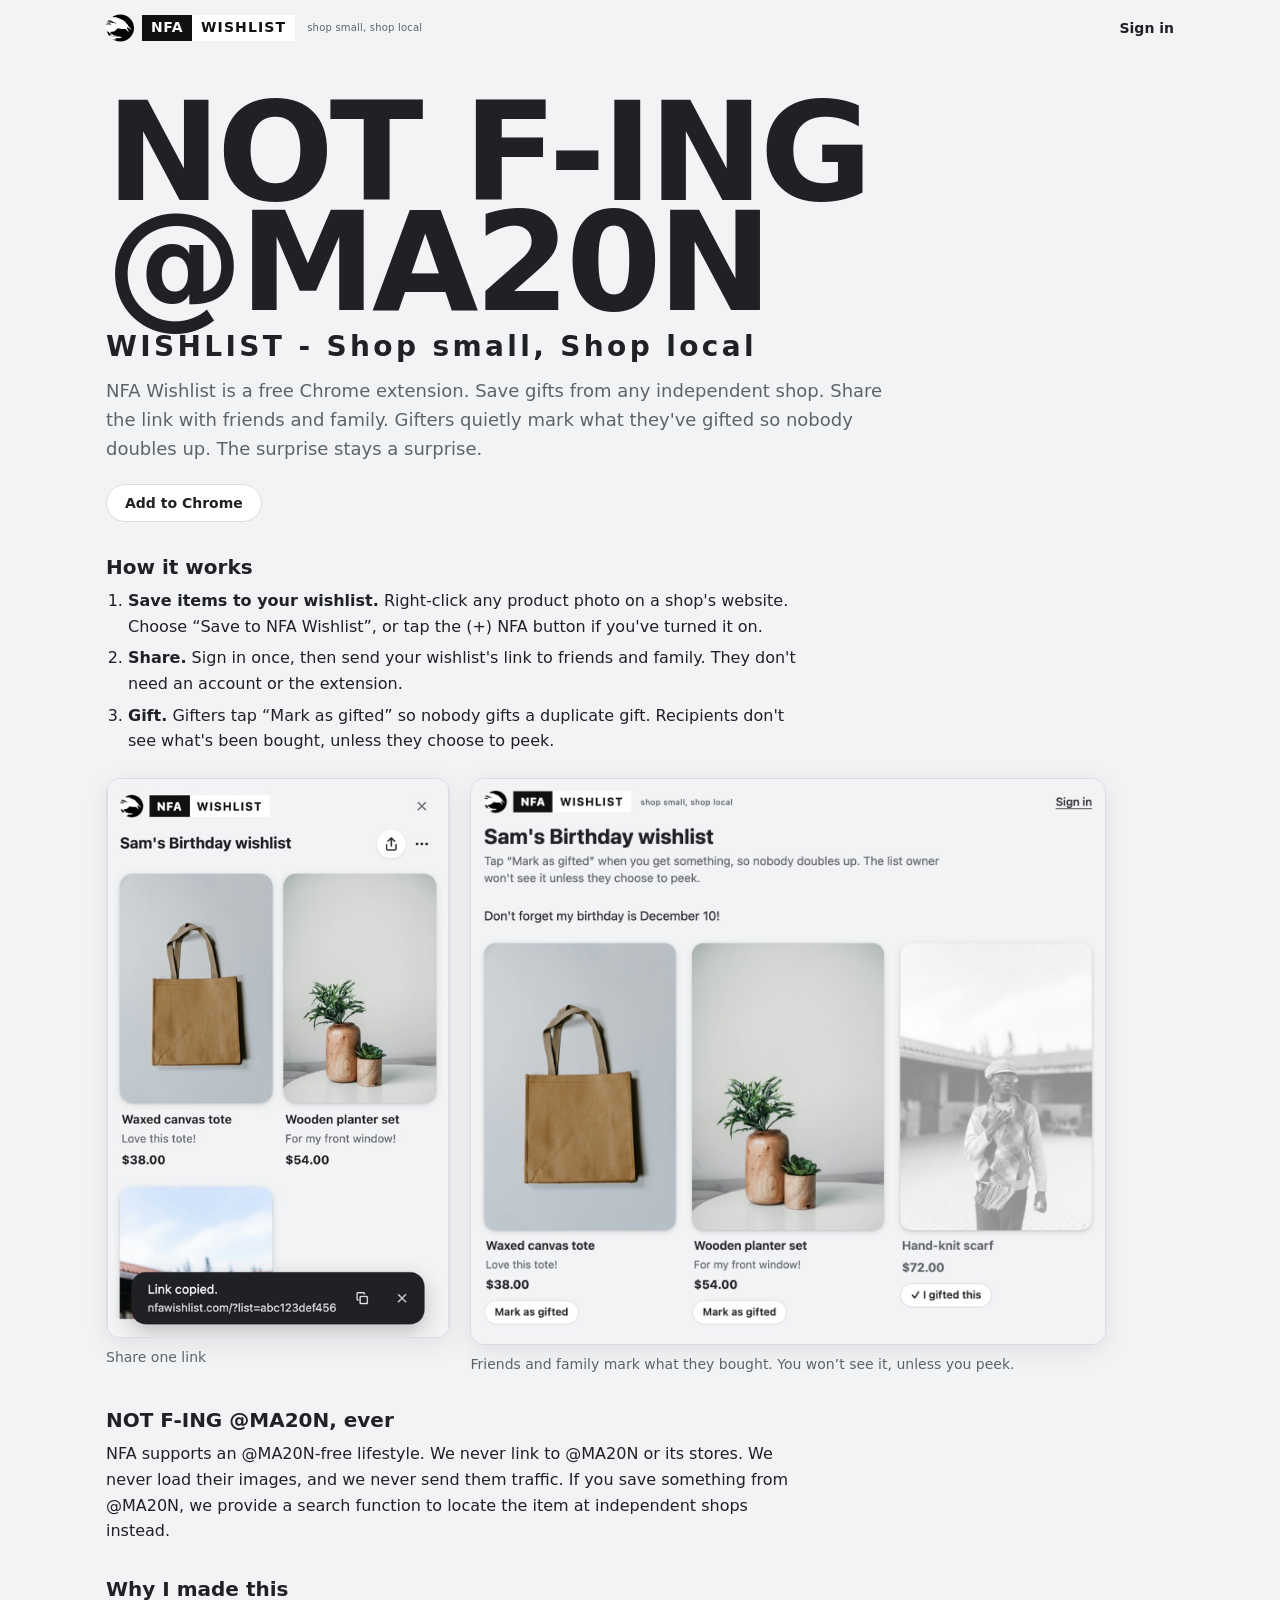
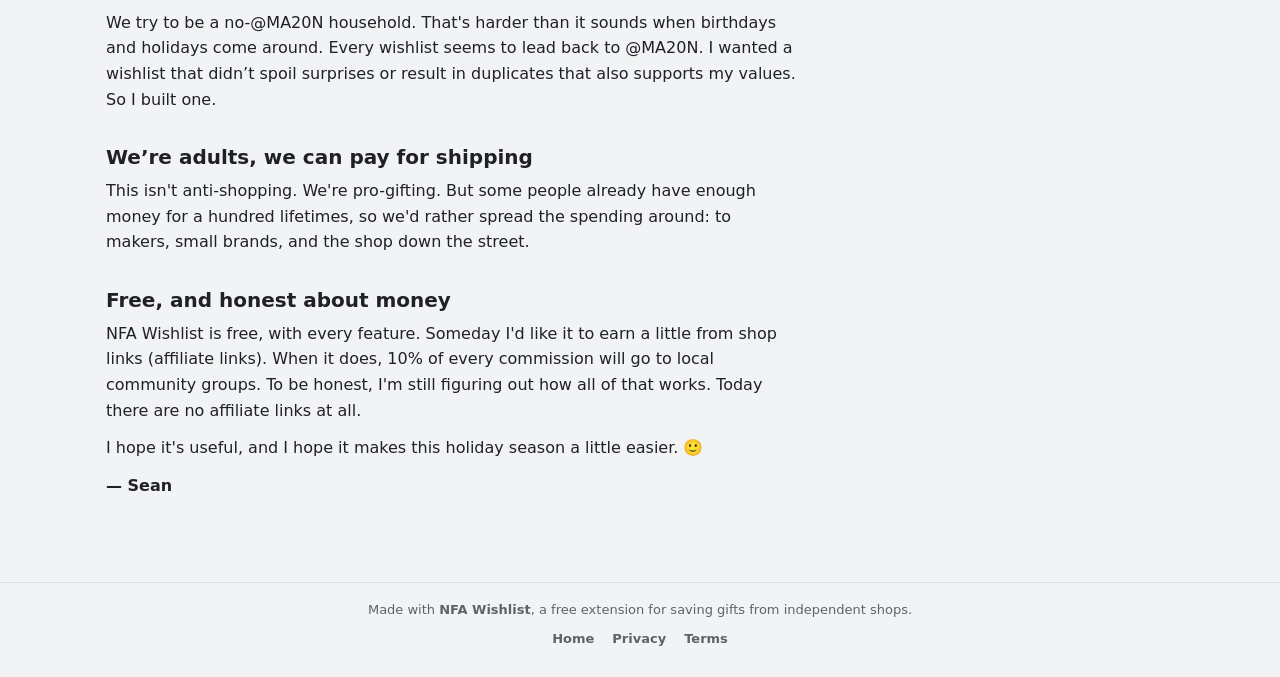
==== index.html @ ec6815d8 "Friends and family → own wishlist (Step 1): header link, after-gifting card, footer; phones: no rave" ====
<!doctype html>
<html lang="en">
<head>
  <meta charset="utf-8" />
  <meta name="viewport" content="width=device-width, initial-scale=1" />
  <title>NFA Wishlist</title>
  <meta name="description" content="A wishlist shared with NFA Wishlist." />
  <!-- Private lists: keep out of search engines; never leak list/edit links to stores via Referer. -->
  <meta name="robots" content="noindex, nofollow" />
  <!-- Link previews (LinkedIn, iMessage, Slack…). Banner made from design/og/og.html. -->
  <meta property="og:type" content="website" />
  <meta property="og:site_name" content="NFA Wishlist" />
  <meta property="og:title" content="NFA Wishlist: shop small, shop local" />
  <meta property="og:description" content="A free Chrome wishlist for gifts from independent shops. Friends and family mark what they bought. The surprise stays a surprise." />
  <meta property="og:image" content="https://nfawishlist.com/img/og.jpg?v=1" />
  <meta property="og:image:width" content="1200" />
  <meta property="og:image:height" content="627" />
  <meta property="og:image:alt" content="NFA Wishlist: Not F-ing @MA20N. Shop small, shop local." />
  <meta name="twitter:card" content="summary_large_image" />
  <meta name="referrer" content="no-referrer" />
  <meta http-equiv="Content-Security-Policy"
        content="default-src 'self'; script-src 'self'; style-src 'self'; img-src https: data: 'self'; connect-src https://tpwsbimymlyjcotkvrqd.supabase.co; base-uri 'none'; form-action 'none'" />
  <link rel="icon" href="raven.svg" type="image/svg+xml" />
  <link rel="stylesheet" href="share.css?v=202611251939" />
</head>
<body>
  <header id="head" class="head">
    <div class="top">
      <div class="brand">
        <img class="brand-mark" src="raven.svg" width="28" height="28" alt="" />
        <span class="logo">NFA</span>
        <span class="brand-name">Wishlist</span>
        <span class="tagline">shop small, shop local</span>
      </div>
      <!-- Optional Google sign-in (auth.js); filled in by renderAccount() -->
      <div class="head-end">
        <!-- Friends and family view: start your own wishlist (Nov 25, Figma "Friends → users") -->
        <a id="makeOwn" class="text-link make-own" target="_blank" rel="noopener" hidden><span class="mo-long">Make a wishlist</span><span class="mo-short" aria-hidden="true">Get yours</span></a>
        <div id="account" class="account"></div>
      </div>
    </div>
    <section id="intro" class="intro wrap-x" hidden>
      <!-- Owner's Preview & manage (?preview=1): the list exactly as friends and family see it -->
      <div id="previewBar" class="preview" hidden>
        <a id="previewBack" class="text-link preview-back" href="#">‹ Back to wishlist</a>
        <div class="preview-card">
          <div class="preview-copy">
            <p id="previewText" class="preview-text"></p>
            <p class="preview-help">Marking gifts here is real. To edit, hide or delete items, go to <a id="previewBack2" class="text-link inline" href="#">your wishlist page</a>.</p>
          </div>
          <div class="switch">
            <label for="showGifted">Show gifted</label>
            <button id="showGifted" class="switch-btn" type="button" role="switch" aria-checked="false"><span class="knob" aria-hidden="true"></span></button>
          </div>
        </div>
      </div>
      <div class="title-row">
        <h1 id="title" class="title"></h1>
        <!-- Owner (edit link) only -->
        <button id="shareBtn" class="icon" type="button" aria-label="Copy friends &amp; family link" title="Copy friends &amp; family link" hidden>
          <svg viewBox="0 0 24 24" width="20" height="20" fill="none" stroke="currentColor" stroke-width="2" stroke-linecap="round" stroke-linejoin="round" aria-hidden="true"><path d="M12 3v12M7 8l5-5 5 5M5 13v6a2 2 0 0 0 2 2h10a2 2 0 0 0 2-2v-6"/></svg>
        </button>
        <button id="listMenuBtn" class="icon" type="button" aria-label="List options" title="List options" aria-haspopup="menu" hidden>
          <svg viewBox="0 0 24 24" width="20" height="20" fill="currentColor" aria-hidden="true"><circle cx="5" cy="12" r="2"/><circle cx="12" cy="12" r="2"/><circle cx="19" cy="12" r="2"/></svg>
        </button>
      </div>
      <p id="explainer" class="explainer"></p>
      <!-- Owner page, list owner not signed in with Google yet (migration 011): sharing needs sign-in. -->
      <!-- Friends and family link, signed out, but this browser looks like the owner's (Nov 24):
           gift marks stay hidden; sign in to edit and share, or switch to the friends and family view. -->
      <section id="ownerGate" class="gate" aria-labelledby="ownerGateTitle" hidden>
        <p id="ownerGateTitle" class="gate-title">This is your list</p>
        <p class="gate-body">Sign in to edit and share it. What friends and family buy stays hidden from you. Not your list? View it as friends and family.</p>
        <div class="form-actions gate-actions">
          <button id="ownerGateFriend" class="text-link" type="button" title="Not your list? Switch this browser to the friends and family view">View as friends and family</button>
          <button id="ownerGateSignIn" class="btn-save" type="button">Sign in with Google</button>
        </div>
      </section>
      <div id="gateScrim" class="scrim" aria-hidden="true" hidden></div>
      <section id="shareGate" class="gate" aria-labelledby="gateTitle" hidden>
        <p id="gateTitle" class="gate-title">Sign in to share your wishlist</p>
        <p class="gate-body">Your share link is saved to your account, so it works from any computer. Friends and family won't see your email.</p>
        <div class="form-actions gate-actions">
          <button id="gateEmail" class="text-link" type="button">Sign in with email</button>
          <button id="gateSignIn" class="btn-save" type="button">Sign in with Google</button>
        </div>
      </section>
    </section>
  </header>

  <main class="wrap">
    <p id="state" class="state sr-only">Loading the list…</p>
    <!-- Home page: shown when there's no ?list= code -->
    <article id="landing" class="landing" hidden>
      <h1 class="landing-title" aria-label="Not effing Amazon">NOT F-ING @MA20N</h1>
      <p class="landing-sub">WISHLIST -<br class="br-phone" /> Shop small, Shop local</p>
      <p class="landing-lead">NFA Wishlist is a free Chrome extension. Save gifts from any independent shop. Share the link with friends and family. Gifters quietly mark what they've gifted so nobody doubles up. The surprise stays a surprise.</p>
      <p id="myList" class="landing-mine" hidden></p>
      <p class="landing-cta"><a class="btn-save" href="https://chromewebstore.google.com/detail/nfa-wishlist/kpbhoejlnjkkidpikidifjinhalmlfam" target="_blank" rel="noopener noreferrer">Add to Chrome</a></p>

      <h2>How it works</h2>
      <ol class="steps">
        <li><b>Save items to your wishlist.</b> Right-click any product photo on a shop's website. Choose “Save to NFA Wishlist”, or tap the (+) NFA button if you've turned it on.</li>
        <li><b>Share.</b> Sign in once, then send your wishlist's link to friends and family. They don't need an account or the extension.</li>
        <li><b>Gift.</b> Gifters tap “Mark as gifted” so nobody gifts a duplicate gift. Recipients don't see what's been bought, unless they choose to peek.</li>
      </ol>
      <div class="shots">
        <figure class="shot shot-tall"><img src="img/home/share.jpg?v=202611242139" width="466" height="760" loading="lazy" alt="After tapping share, a message says the link is copied, with the link and a copy button." /><figcaption>Share one link</figcaption></figure>
        <figure class="shot shot-wide"><img src="img/home/gift.jpg?v=202611242139" width="1400" height="1249" loading="lazy" alt="The shared list as friends and family see it. One gift is greyed out and marked “I gifted this.”" /><figcaption>Friends and family mark what they bought. You won’t see it, unless you peek.</figcaption></figure>
      </div>

      <h2>NOT F-ING @MA20N, ever</h2>
      <p>NFA supports an @MA20N-free lifestyle. We never link to @MA20N or its stores. We never load their images, and we never send them traffic. If you save something from @MA20N, we provide a search function to locate the item at independent shops instead.</p>

      <h2>Why I made this</h2>
      <p>We try to be a no-@MA20N household. That's harder than it sounds when birthdays and holidays come around. Every wishlist seems to lead back to @MA20N. I wanted a wishlist that didn’t spoil surprises or result in duplicates that also supports my values. So I built one.</p>

      <h2>We’re adults, we can pay for shipping</h2>
      <p>This isn't anti-shopping. We're pro-gifting. But some people already have enough money for a hundred lifetimes, so we'd rather spread the spending around: to makers, small brands, and the shop down the street.</p>

      <h2>Free, and honest about money</h2>
      <p>NFA Wishlist is free, with every feature. Someday I'd like it to earn a little from shop links (affiliate links). When it does, 10% of every commission will go to local community groups. To be honest, I'm still figuring out how all of that works. Today there are no affiliate links at all.</p>
      <p>I hope it's useful, and I hope it makes this holiday season a little easier. 🙂</p>
      <p class="landing-sign">Sean</p>
    </article>
    <!-- Note (under the title) and shipping address (dropdown). Both optional; filled by share.js. -->
    <section id="details" class="details" aria-label="Note and shipping address" hidden>
      <div id="noteRow" class="note-row" hidden>
        <p id="noteText" class="note-text"></p>
        <!-- Owner only: remove the note, or hide the empty prompt -->
        <button id="noteRemove" class="note-remove" type="button" hidden><svg viewBox="0 0 24 24" width="16" height="16" fill="none" stroke="currentColor" stroke-width="2.2" stroke-linecap="round" aria-hidden="true"><path d="M6 6l12 12M18 6L6 18"/></svg></button>
      </div>
      <div id="ship" class="ship" hidden>
        <div class="ship-row">
          <button id="shipToggle" class="ship-toggle" type="button" aria-expanded="false" aria-controls="shipBody">
            <span id="shipIcon" class="ship-icon" aria-hidden="true"></span>
            <span class="ship-label">Shipping address</span>
          </button>
          <button id="shipCopy" class="text-link ship-copy" type="button" hidden>Copy address</button>
          <button id="shipChev" class="ship-chev" type="button" aria-label="Show shipping address" aria-expanded="false" aria-controls="shipBody">
            <svg viewBox="0 0 24 24" width="22" height="22" fill="none" stroke="currentColor" stroke-width="2.4" stroke-linecap="round" stroke-linejoin="round" aria-hidden="true"><path d="M6 9l6 6 6-6"/></svg>
          </button>
        </div>
        <div id="shipBody" class="ship-body" hidden></div>
      </div>

      <!-- Owner only: ⋯ → Add note / address -->
      <form id="detailsForm" class="details-form" hidden>
        <div class="edit-block">
          <label for="noteInput" class="edit-h">Note for friends and family <span class="opt">(optional)</span></label>
          <textarea id="noteInput" rows="2" maxlength="500" placeholder="Add a note to your friends and family, or a date, like &quot;My birthday is December 10!&quot;"></textarea>
          <fieldset class="vis">
            <legend class="sr-only">Who can see the note</legend>
            <label><input type="radio" name="noteVis" value="public" checked /> Anyone with the link</label>
            <label><input type="radio" name="noteVis" value="signed_in" /> Anyone who signs in</label>
            <label><input type="radio" name="noteVis" value="hidden" /> Don't show it</label>
          </fieldset>
        </div>
        <div class="edit-block">
          <button id="addrToggle" class="addr-toggle" type="button" aria-expanded="false" aria-controls="addrPanel">
            <span class="ship-icon" aria-hidden="true"><svg viewBox="0 0 24 24" width="18" height="18" fill="none" stroke="currentColor" stroke-width="2" stroke-linecap="round" stroke-linejoin="round"><path d="M12 21s-7-6.2-7-11.5A7 7 0 0 1 19 9.5C19 14.8 12 21 12 21z"/><circle cx="12" cy="9.5" r="2.5"/></svg></span>
            <span id="addrToggleLabel" class="edit-h">Add shipping address <span class="opt">(optional)</span></span>
            <svg class="chev" viewBox="0 0 24 24" width="22" height="22" fill="none" stroke="currentColor" stroke-width="2.4" stroke-linecap="round" stroke-linejoin="round" aria-hidden="true"><path d="M6 9l6 6 6-6"/></svg>
          </button>
          <div id="addrPanel" class="addr-panel" hidden>
            <p class="addr-public">This address is public. Anyone signed in with this link will be able to see it. Private lists coming soon!</p>
            <div class="new-field">
              <label for="recipientInput">Recipient name</label>
              <input id="recipientInput" type="text" maxlength="100" autocomplete="name" placeholder="First and last name" />
            </div>
            <div class="new-field">
              <label for="addrInput">Address</label>
              <textarea id="addrInput" rows="3" maxlength="400" autocomplete="street-address" placeholder="Add an address: street and apartment&#10;City, state, ZIP"></textarea>
            </div>
            <div class="new-field">
              <label for="deliveryInput">Delivery notes <span class="opt">(optional)</span></label>
              <input id="deliveryInput" type="text" maxlength="300" placeholder="e.g. Gate code 4821" />
            </div>
          </div>
        </div>
        <div class="form-actions">
          <button id="detailsCancel" class="text-link" type="button">Cancel</button>
          <button class="btn-save" type="submit">Save</button>
        </div>
      </form>
    </section>
    <section id="items" class="grid" aria-label="Wishlist items"></section>
    <!-- Friends only: items someone already got, moved here on page load -->
    <!-- Owner only: items hidden from the share link (card ⋯ → Hide), moved here on page load -->
    <div id="hiddenRow" class="section-row" hidden>
      <h2 id="hiddenHead" class="section-h">Hidden</h2>
    </div>
    <section id="hiddenGrid" class="grid" aria-labelledby="hiddenHead" hidden></section>
    <div id="boughtRow" class="section-row" hidden>
      <h2 id="boughtHead" class="section-h">Gifted</h2>
      <!-- Owner's preview, Show gifted on: Edit shows Undo under every gifted item -->
      <button id="manageBtn" class="btn-save" type="button" aria-pressed="false" hidden>Edit</button>
    </div>
    <section id="bought" class="grid" aria-labelledby="boughtHead" hidden></section>
  <!-- One floating menu, filled in for whichever ⋯ was clicked -->
  <div id="menu" class="menu" role="menu" hidden></div>
  <template id="menuIcons">
    <span data-icon="open"><svg viewBox="0 0 24 24" width="18" height="18" fill="none" stroke="currentColor" stroke-width="2" stroke-linecap="round" stroke-linejoin="round" aria-hidden="true"><path d="M14 4h6v6M20 4l-9 9M18 14v5a1 1 0 0 1-1 1H5a1 1 0 0 1-1-1V7a1 1 0 0 1 1-1h5"/></svg></span>
    <span data-icon="copy"><svg viewBox="0 0 24 24" width="18" height="18" fill="none" stroke="currentColor" stroke-width="2" stroke-linecap="round" stroke-linejoin="round" aria-hidden="true"><path d="M9 9h10a1 1 0 0 1 1 1v10a1 1 0 0 1-1 1H9a1 1 0 0 1-1-1V10a1 1 0 0 1 1-1zM5 15H4a1 1 0 0 1-1-1V4a1 1 0 0 1 1-1h10a1 1 0 0 1 1 1v1"/></svg></span>
    <span data-icon="top"><svg viewBox="0 0 24 24" width="18" height="18" fill="none" stroke="currentColor" stroke-width="2" stroke-linecap="round" stroke-linejoin="round" aria-hidden="true"><path d="M5 4h14M12 20V9M7 13l5-5 5 5"/></svg></span>
    <span data-icon="up"><svg viewBox="0 0 24 24" width="18" height="18" fill="none" stroke="currentColor" stroke-width="2" stroke-linecap="round" stroke-linejoin="round" aria-hidden="true"><path d="M12 19V5M6 11l6-6 6 6"/></svg></span>
    <span data-icon="down"><svg viewBox="0 0 24 24" width="18" height="18" fill="none" stroke="currentColor" stroke-width="2" stroke-linecap="round" stroke-linejoin="round" aria-hidden="true"><path d="M12 5v14M6 13l6 6 6-6"/></svg></span>
    <span data-icon="signout"><svg viewBox="0 0 24 24" width="18" height="18" fill="none" stroke="currentColor" stroke-width="2" stroke-linecap="round" stroke-linejoin="round" aria-hidden="true"><path d="M15 4h3a2 2 0 0 1 2 2v12a2 2 0 0 1-2 2h-3M10 16l-4-4 4-4M6 12h10"/></svg></span>
    <span data-icon="note"><svg viewBox="0 0 24 24" width="18" height="18" fill="none" stroke="currentColor" stroke-width="2" stroke-linecap="round" stroke-linejoin="round" aria-hidden="true"><path d="M5 4h14v12l-4 4H5z"/><path d="M15 20v-4h4M8 9h8M8 13h5"/></svg></span>
    <span data-icon="plus"><svg viewBox="0 0 24 24" width="18" height="18" fill="none" stroke="currentColor" stroke-width="2" stroke-linecap="round" stroke-linejoin="round" aria-hidden="true"><path d="M12 5v14M5 12h14"/></svg></span>
    <span data-icon="edit"><svg viewBox="0 0 24 24" width="18" height="18" fill="none" stroke="currentColor" stroke-width="2" stroke-linecap="round" stroke-linejoin="round" aria-hidden="true"><path d="M4 20h4L19 9l-4-4L4 16v4zM14 6l4 4"/></svg></span>
    <span data-icon="eye"><svg viewBox="0 0 24 24" width="18" height="18" fill="none" stroke="currentColor" stroke-width="2" stroke-linecap="round" stroke-linejoin="round" aria-hidden="true"><path d="M2 12s3.6-7 10-7 10 7 10 7-3.6 7-10 7S2 12 2 12z"/><circle cx="12" cy="12" r="3"/></svg></span>
    <span data-icon="hide"><svg viewBox="0 0 24 24" width="18" height="18" fill="none" stroke="currentColor" stroke-width="2" stroke-linecap="round" stroke-linejoin="round" aria-hidden="true"><path d="M3 3l18 18M10.6 5.1A10.5 10.5 0 0 1 12 5c6.4 0 10 7 10 7a17.6 17.6 0 0 1-3.2 4.2M6.6 6.6C3.8 8.4 2 12 2 12s3.6 7 10 7a9.7 9.7 0 0 0 5.4-1.6M9.9 9.9a3 3 0 0 0 4.2 4.2"/></svg></span>
    <span data-icon="show"><svg viewBox="0 0 24 24" width="18" height="18" fill="none" stroke="currentColor" stroke-width="2" stroke-linecap="round" stroke-linejoin="round" aria-hidden="true"><path d="M2 12s3.6-7 10-7 10 7 10 7-3.6 7-10 7S2 12 2 12z"/><circle cx="12" cy="12" r="3"/></svg></span>
    <span data-icon="trash"><svg viewBox="0 0 24 24" width="18" height="18" fill="none" stroke="currentColor" stroke-width="2" stroke-linecap="round" stroke-linejoin="round" aria-hidden="true"><path d="M4 7h16M10 11v6M14 11v6M5 7l1 12a2 2 0 0 0 2 2h8a2 2 0 0 0 2-2l1-12M9 7V4h6v3"/></svg></span>
    <span data-icon="download"><svg viewBox="0 0 24 24" width="18" height="18" fill="none" stroke="currentColor" stroke-width="2" stroke-linecap="round" stroke-linejoin="round" aria-hidden="true"><path d="M12 4v11M7 10l5 5 5-5M5 20h14"/></svg></span>
  </template>

  <!-- "Did you buy it?" after a friend comes back from a store page -->
  <section id="ask" class="ask" role="dialog" aria-labelledby="askText" hidden>
    <img id="askImg" class="ask-img" alt="" referrerpolicy="no-referrer" />
    <div class="ask-body">
      <p id="askText" class="ask-text"></p>
      <div class="form-actions">
        <button id="askNo" class="text-link" type="button">Not yet</button>
        <button id="askYes" class="btn-save" type="button">Yes, mark as gifted</button>
      </div>
    </div>
  </section>

  <!-- After "Mark as gifted": invite friends and family to make their own wishlist (once per visit) -->
  <section id="grow" class="ask grow" role="dialog" aria-labelledby="growTitle" aria-describedby="growText" hidden>
    <div class="ask-body">
      <div class="limit-copy">
        <p id="growTitle" class="grow-title">You're so generous!</p>
        <p id="growText" class="limit-text"></p>
      </div>
      <div class="form-actions">
        <button id="growNo" class="text-link" type="button">Not now</button>
        <a id="growYes" class="btn-save" target="_blank" rel="noopener"></a>
      </div>
    </div>
  </section>

  <!-- Gift-mark limit (migration 010): a 4th "Mark as gifted" from this browser without signing in -->
  <section id="limit" class="ask limit" role="dialog" aria-labelledby="limitTitle" aria-describedby="limitText" hidden>
    <img id="limitImg" class="ask-img" alt="" referrerpolicy="no-referrer" />
    <div class="ask-body">
      <div class="limit-copy">
        <p id="limitTitle" class="ask-text">You've marked 3 gifts on this list</p>
        <p id="limitText" class="limit-text">To mark more, sign in. It keeps anyone with the link from marking everything as gifted.</p>
      </div>
      <div class="form-actions">
        <button id="limitNo" class="text-link" type="button">Not now</button>
        <button id="limitEmail" class="text-link" type="button">Sign in with email</button>
        <button id="limitYes" class="btn-save" type="button">Sign in with Google</button>
      </div>
    </div>
  </section>

  <!-- Owner's preview: confirm before showing what was gifted -->
  <div id="peekScrim" class="scrim scrim-top" aria-hidden="true" hidden></div>
  <section id="peek" class="dialog" role="dialog" aria-modal="true" aria-labelledby="peekTitle" aria-describedby="peekText" hidden>
    <p id="peekTitle" class="gate-title">Show what was gifted?</p>
    <p id="peekText" class="gate-body">This might spoil your surprise. You'll see which items friends and family marked as gifted.</p>
    <div class="form-actions gate-actions">
      <button id="peekNo" class="text-link" type="button">Cancel</button>
      <button id="peekYes" class="btn-save" type="button">Show gifted</button>
    </div>
  </section>

  <!-- Sign in with email (6-digit code). Cancel, Escape or a click outside closes it. -->
  <div id="emailScrim" class="scrim scrim-top" aria-hidden="true" hidden></div>
  <section id="emailDialog" class="dialog" role="dialog" aria-modal="true" aria-labelledby="emailTitle" aria-describedby="emailText" hidden>
    <p id="emailTitle" class="gate-title">Sign in with email</p>
    <p id="emailText" class="gate-body">We'll email you a 6-digit code. No password needed.</p>
    <form id="emailForm" class="email-form" novalidate>
      <div id="emailStep" class="field">
        <label for="emailInput">Email</label>
        <input id="emailInput" class="field-input" type="email" autocomplete="email" spellcheck="false" maxlength="254" placeholder="you@example.com" aria-describedby="emailError" />
      </div>
      <div id="codeStep" class="field" hidden>
        <label for="codeInput">Code</label>
        <input id="codeInput" class="field-input code-input" type="text" inputmode="numeric" autocomplete="one-time-code" maxlength="20" placeholder="000000" aria-describedby="emailError" />
      </div>
      <p id="emailError" class="field-error" hidden></p>
      <p id="codeLinks" class="code-links" hidden>
        <button id="resendCode" class="text-link" type="button">Send a new code</button>
        <span aria-hidden="true">·</span>
        <button id="otherEmail" class="text-link" type="button">Use a different email</button>
      </p>
      <div class="form-actions email-actions">
        <button id="emailCancel" class="text-link" type="button">Cancel</button>
        <button id="emailSubmit" class="btn-save" type="submit">Email me a code</button>
      </div>
    </form>
  </section>

  <!-- Toast (with Undo after deletes) -->
  <div id="toast" class="toast" role="status" aria-live="polite" hidden>
    <div class="toast-text"><span class="toast-msg"></span><span class="toast-url" hidden></span></div>
    <button class="toast-copy" type="button" aria-label="Copy link" title="Copy link" hidden><svg viewBox="0 0 24 24" width="16" height="16" fill="none" stroke="currentColor" stroke-width="2" stroke-linecap="round" stroke-linejoin="round" aria-hidden="true"><path d="M9 9h10a1 1 0 0 1 1 1v10a1 1 0 0 1-1 1H9a1 1 0 0 1-1-1V10a1 1 0 0 1 1-1zM5 15H4a1 1 0 0 1-1-1V4a1 1 0 0 1 1-1h10a1 1 0 0 1 1 1v1"/></svg></button>
    <button class="toast-undo" type="button" hidden>Undo</button>
    <button class="toast-close" type="button" aria-label="Dismiss">
      <svg viewBox="0 0 24 24" width="16" height="16" fill="none" stroke="currentColor" stroke-width="2.2" stroke-linecap="round" aria-hidden="true"><path d="M6 6l12 12M18 6L6 18"/></svg>
    </button>
  </div>
    <div id="sr" class="sr-only" aria-live="polite"></div>
  </main>

  <footer class="foot">
    <div id="footGrow" class="foot-grow" hidden>
      <div class="foot-grow-copy">
        <p class="foot-grow-title">Want a wishlist like this for yourself?</p>
        <p id="footGrowText" class="foot-grow-text"></p>
      </div>
      <a id="footGrowBtn" class="btn-save" target="_blank" rel="noopener"></a>
    </div>
    <p id="footMade">Made with <b>NFA Wishlist</b>, a free extension for saving gifts from independent shops.</p>
    <nav class="foot-links" aria-label="About NFA Wishlist"><a href="./">Home</a><a href="privacy">Privacy</a><a href="terms">Terms</a></nav>
  </footer>

  <template id="itemTpl">
    <article class="card">
      <div class="media">
        <img class="img" alt="" loading="lazy" referrerpolicy="no-referrer" draggable="false" />
        <div class="noimg" hidden>
          <img class="noimg-mark" src="raven.svg" alt="" width="44" height="43" draggable="false" />
          <span class="noimg-store"></span>
          <div class="alt" hidden>
            <!-- Sean's scribble (fades on hover) + NFA mark, two layers of the same art (nfa-card.svg split), cropped by the card's rounded corners -->
            <img class="alt-art alt-scribble" src="nfa-card-scribble.svg" width="824" height="394" alt="" draggable="false" />
            <img class="alt-art alt-mark" src="nfa-card-mark.svg" width="824" height="394" alt="" draggable="false" />
            <span class="alt-badge">no Amazon links</span>
            <a class="alt-etsy" target="_blank" rel="noopener noreferrer" draggable="false">Find it at <span class="u">Etsy</span></a>
            <a class="alt-web" target="_blank" rel="noopener noreferrer" draggable="false">Other <span class="u">shops</span></a>
          </div>
        </div>
        <!-- Real link over the photo, so Cmd/Ctrl-click and middle-click open a background tab -->
        <a class="media-link" target="_blank" rel="noopener noreferrer" draggable="false" hidden></a>
        <span class="badge badge-out" hidden>Out of stock</span>
        <!-- Owner only: hidden from the share link; click to show it again -->
        <button class="hid" type="button" title="Hidden from your share link. Click to show it." hidden><svg viewBox="0 0 24 24" width="18" height="18" fill="none" stroke="currentColor" stroke-width="2" stroke-linecap="round" stroke-linejoin="round" aria-hidden="true"><path d="M3 3l18 18M10.6 5.1A10.5 10.5 0 0 1 12 5c6.4 0 10 7 10 7a17.6 17.6 0 0 1-3.2 4.2M6.6 6.6C3.8 8.4 2 12 2 12s3.6 7 10 7a9.7 9.7 0 0 0 5.4-1.6M9.9 9.9a3 3 0 0 0 4.2 4.2"/></svg></button>
        <div class="overlay">
          <button class="ov-btn del" type="button" aria-label="Remove from list" title="Remove" hidden>
            <svg viewBox="0 0 24 24" width="18" height="18" fill="none" stroke="currentColor" stroke-width="2" stroke-linecap="round" stroke-linejoin="round" aria-hidden="true"><path d="M4 7h16M10 11v6M14 11v6M5 7l1 12a2 2 0 0 0 2 2h8a2 2 0 0 0 2-2l1-12M9 7V4h6v3"/></svg>
          </button>
          <div class="ov-bottom">
            <span class="ov-store"></span>
            <button class="ov-btn more" type="button" aria-label="More options" title="More" aria-haspopup="menu">
              <svg viewBox="0 0 24 24" width="18" height="18" fill="currentColor" aria-hidden="true"><circle cx="5" cy="12" r="2"/><circle cx="12" cy="12" r="2"/><circle cx="19" cy="12" r="2"/></svg>
            </button>
          </div>
        </div>
      </div>
      <div class="txt">
        <!-- Touch screens: the ⋯ menu sits right of the name instead of over the photo (Nov 25) -->
        <button class="more-touch" type="button" aria-label="More options" title="More" aria-haspopup="menu">
          <svg viewBox="0 0 24 24" width="18" height="18" fill="currentColor" aria-hidden="true"><circle cx="5" cy="12" r="2"/><circle cx="12" cy="12" r="2"/><circle cx="19" cy="12" r="2"/></svg>
        </button>
        <div class="t-name" data-field="name"></div>
        <div class="t-desc" data-field="description" data-placeholder="Add a description"></div>
        <div class="t-price" data-field="price" data-placeholder="Add a price"></div>
      </div>
      <!-- Friends only: one click, no name. Only the browser that marked it can undo. -->
      <button class="pill pill-small buy" type="button" hidden>Mark as gifted</button>
      <button class="pill pill-small unbuy" type="button" aria-label="I gifted this. Click to undo." hidden>
        <span class="unbuy-on">✓ I gifted this</span><span class="unbuy-touch" aria-hidden="true">Undo</span>
        <span class="tip" aria-hidden="true">Click to undo</span>
      </button>
      <!-- Owner's preview, Edit on: make a gifted item available again -->
      <button class="pill pill-small clear" type="button" hidden>Undo</button>
    </article>
  </template>

  <script src="config.js?v=202611251939"></script>
  <script src="amazon.js?v=202611251939"></script>
  <script src="price.js?v=202611251939"></script>
  <script src="auth.js?v=202611251939"></script>
  <script src="captcha.js?v=202611251939"></script>
  <script src="share.js?v=202611251939"></script>
</body>
</html>
---- share.css ----
/* NFA Wishlist share page. Phone-first; neutral black/white; cards match the extension popup. */
:root {
  /* Chrome's default palette, matching the extension popup */
  --ink: #202124;
  --muted: #5f6368;
  --line: #dadce0;
  --bg: #f1f3f4;
  --card: #ffffff;
  --placeholder: #686d72; /* ≥4.5:1 on the page and on cards */
  --brand-soft: #9aa0a6;
  --btn: #202124;
  --on-btn: #ffffff;
  --hover: rgba(32, 33, 36, .06);
  --badge-bg: rgba(255, 255, 255, .94);
  --shadow: 0 1px 2px rgba(60, 64, 67, .2), 0 2px 8px rgba(60, 64, 67, .12);
  --head-shadow: 0 2px 8px rgba(60, 64, 67, .12);
  --toast-bg: #202124;
  color-scheme: light dark;
}

@media (prefers-color-scheme: dark) {
  :root {
    --ink: #e8eaed;
    --muted: #bdc1c6;
    --line: #3c4043;
    --bg: #202124;
    --card: #35363a;
    --placeholder: #9aa0a6;
    --brand-soft: #9aa0a6;
    --btn: #e8eaed;
    --on-btn: #202124;
    --hover: rgba(232, 234, 237, .08);
    --badge-bg: rgba(53, 54, 58, .94);
    --shadow: 0 1px 3px rgba(0, 0, 0, .5), 0 4px 14px rgba(0, 0, 0, .35);
    --head-shadow: 0 2px 10px rgba(0, 0, 0, .5);
    --toast-bg: #3c4043;
  }
}

* { box-sizing: border-box; }
[hidden] { display: none !important; }
html { -webkit-text-size-adjust: 100%; }
body {
  margin: 0; min-height: 100vh; display: flex; flex-direction: column;
  font: 16px/1.45 system-ui, -apple-system, "Segoe UI", Roboto, sans-serif;
  color: var(--ink); background: var(--bg);
}
a { color: inherit; }
button { font: inherit; cursor: pointer; color: inherit; }

/* Header: sticks to the top; hairline + shadow once the cards scroll under it */
.head {
  position: sticky; top: 0; z-index: 10; background: var(--bg);
  border-bottom: 1px solid transparent; transition: box-shadow .15s, border-color .15s;
}
.head.scrolled { border-bottom-color: var(--line); box-shadow: var(--head-shadow); }
:root { --text-max: 680px; } /* widest a text card or block should get (Nov 25) */
.top, .wrap-x, .wrap { width: 100%; max-width: 1100px; margin: 0 auto; padding-left: 16px; padding-right: 16px; }
.top { padding-top: 14px; padding-bottom: 6px; }
.brand { display: flex; align-items: center; gap: 8px; }
.brand-mark { display: block; width: 28px; height: 28px; }
/* Logo: NFA = white on black square, WISHLIST = black on white square (same in both modes), flush together */
.logo { font-weight: 800; letter-spacing: .5px; background: #111; color: #fff; padding: 2px 8px; font-size: 14px; line-height: 1.4; border: 1px solid #111; }
.brand-name { font-weight: 700; font-size: 14px; line-height: 1.4; letter-spacing: .08em; text-transform: uppercase; background: #fff; color: #111; padding: 3px 9px; margin-left: -8px; }

.intro { padding-top: 8px; padding-bottom: 12px; }
.title-row { display: flex; align-items: center; gap: 2px; }
.title { flex: 1; min-width: 0; margin: 0; font-size: 26px; line-height: 1.15; overflow-wrap: anywhere; }
.explainer { margin: 4px 0 0; color: var(--muted); font-size: 14.5px; max-width: 62ch; }

/* Header icon buttons: no circle until hover */
.icon {
  width: 36px; height: 36px; display: grid; place-items: center; padding: 0; flex: none;
  border: 0; border-radius: 50%; background: none; color: var(--ink);
}
.icon:hover, .icon[aria-expanded="true"] { background: var(--card); box-shadow: 0 1px 3px rgba(0, 0, 0, .1); }
.icon:focus-visible { outline: 2px solid var(--ink); outline-offset: 1px; }


.wrap { flex: 1; padding-top: 12px; padding-bottom: 32px; }
.state { color: var(--muted); padding: 24px 0; margin: 0; }
.state.empty {
  display: grid; align-content: center;
  min-height: 310px; margin-bottom: 16px; padding: 24px;
  border: 2px dotted var(--brand-soft); border-radius: 16px;
  text-align: center;
}
@media (max-width: 560px) { .state.empty { min-height: 205px; } }

/* Cards: 2 columns on phones, more on wider screens */
.grid { display: grid; grid-template-columns: repeat(2, minmax(0, 1fr)); gap: 22px 14px; align-items: start; }
@media (min-width: 640px) { .grid { grid-template-columns: repeat(3, minmax(0, 1fr)); gap: 28px 20px; } }
@media (min-width: 960px) { .grid { grid-template-columns: repeat(4, minmax(0, 1fr)); } }

.card { min-width: 0; display: flex; flex-direction: column; }
.card.dragging { opacity: .35; }
.owner .card { cursor: grab; }
.media {
  position: relative; aspect-ratio: 4 / 5; border-radius: 14px; overflow: hidden;
  background: var(--card); box-shadow: var(--shadow);
}
.media-link { position: absolute; inset: 0; cursor: pointer; -webkit-user-drag: none; }
.owner .media-link { cursor: grab; }
.media-link:focus-visible { outline: 3px solid var(--ink); outline-offset: -3px; border-radius: 14px; }
.img { width: 100%; height: 100%; object-fit: cover; display: block; }
.noimg {
  position: absolute; inset: 0; display: flex; flex-direction: column; align-items: center; justify-content: center;
  gap: 8px; padding: 12px; text-align: center; color: var(--muted); font-size: 13px;
}
.noimg-store { font-weight: 700; color: var(--ink); overflow-wrap: anywhere; }
/* Amazon item card (Figma "NFA card", 262×324): grey card, Sean's scribble + NFA mark cropped by the
   card, "no Amazon links" badge, links to Etsy / other shops. Sizes scale with the card (cqw = % of
   card width), so it looks the same in the popup, side panel and website. Fixed light colors in both
   themes, like a photo. */
.media { container-type: inline-size; }
.alt { position: absolute; inset: 0; background: #ebebeb; color: #000; font-family: "Helvetica Neue", Helvetica, Arial, sans-serif; font-weight: 700; }
.alt-art { position: absolute; left: -76.8%; top: -16.25%; width: 314.5%; height: auto; max-width: none; pointer-events: none; user-select: none; }
.alt-badge {
  position: absolute; left: 50%; top: 65.1%; transform: translateX(-50%); white-space: nowrap;
  background: #000; color: #fff; font-size: 6.49cqw; line-height: 1.24; padding: 1.53cqw 3.05cqw;
}
.alt-etsy, .alt-web { position: absolute; top: 81.2%; color: #000; font-size: 6.1cqw; line-height: 1.2; text-decoration: none; white-space: nowrap; font-weight: 500; }
.alt-etsy { left: 5.73%; }
.alt-web { right: 8%; }
.alt .u { text-decoration: underline; }
.alt a:focus-visible { outline: 2px solid #000; outline-offset: 2px; }
.badge {
  position: absolute; left: 8px; top: 8px; background: var(--badge-bg); color: var(--ink);
  border: 1px solid var(--line); font-size: 12px; font-weight: 700; padding: 3px 10px; border-radius: 999px;
}

/* Hover overlay (always on for touch screens, which can't hover) */
.overlay {
  position: absolute; inset: 0; opacity: 0; pointer-events: none; transition: opacity .15s;
  background: linear-gradient(to bottom, transparent 55%, rgba(0, 0, 0, .55));
}
/* The overlay never catches clicks itself (the photo link underneath does); only its buttons do. */
.ov-btn { pointer-events: none; }
.media:hover .overlay, .media:has(:focus-visible) .overlay, .card.menu-open .overlay { opacity: 1; }
.media:hover .ov-btn, .media:has(:focus-visible) .ov-btn, .card.menu-open .ov-btn { pointer-events: auto; }
@media (hover: none) {
  .overlay { opacity: 1; background: none; }
  .ov-btn { pointer-events: auto; }
  .ov-store { display: none; }
}
.card.dragging .overlay { opacity: 0; }
.ov-btn {
  width: 36px; height: 36px; flex: none; display: grid; place-items: center; border: 0; border-radius: 50%; padding: 0;
  background: rgba(40, 36, 32, .72); color: #fff; cursor: pointer;
}
.ov-btn:hover, .ov-btn[aria-expanded="true"] { background: rgba(40, 36, 32, .9); }
.ov-btn:focus-visible { outline: 2px solid #fff; outline-offset: 1px; }
.del { position: absolute; top: 8px; right: 8px; }
.ov-bottom { position: absolute; left: 10px; right: 8px; bottom: 8px; display: flex; align-items: center; justify-content: space-between; gap: 6px; }
.ov-bottom .more { margin-left: auto; }
.ov-store { color: #fff; font-weight: 700; font-size: 13px; min-width: 0; overflow: hidden; text-overflow: ellipsis; white-space: nowrap; text-shadow: 0 1px 2px rgba(0, 0, 0, .4); }
.card.claimed .ov-store { display: none; }

/* Text lines; click to edit on the owner's edit link */
.txt { padding: 8px 2px 0; display: flex; flex-direction: column; gap: 1px; position: relative; }
/* Touch screens (Nov 25): nothing over the photo; the card's ⋯ (with Delete) sits right of the name. */
.more-touch { display: none; }
@media (hover: none) {
  .overlay { display: none; }
  .more-touch {
    display: grid; place-items: center; position: absolute; top: 4px; right: -6px; width: 32px; height: 32px;
    padding: 0; border: 0; border-radius: 50%; background: none; color: var(--muted); cursor: pointer;
  }
  .more-touch[aria-expanded="true"] { background: var(--hover); color: var(--ink); }
  .more-touch:focus-visible { outline: 2px solid var(--ink); outline-offset: 1px; }
  .card:has(.more-touch) .t-name { margin-right: 28px; }
}
.t-name { font-size: 15px; font-weight: 600; overflow: hidden; text-overflow: ellipsis; white-space: nowrap; }
.t-desc { font-size: 13.5px; color: var(--muted); line-height: 1.35; display: -webkit-box; -webkit-line-clamp: 2; -webkit-box-orient: vertical; overflow: hidden; }
.t-price { font-size: 15px; font-weight: 700; }
.friend .t-desc:empty, .friend .t-price:empty { display: none; }
.owner .txt > div { border-radius: 4px; padding: 0 3px; margin: 0 -3px; cursor: text; outline: none; }
.owner .txt > div:hover { background: var(--hover); }
.owner .txt > div:focus-visible { box-shadow: 0 0 0 2px var(--ink); }
.owner .txt > div:empty::before { content: attr(data-placeholder); color: var(--placeholder); font-weight: 400; }
.txt > .editing { background: var(--card); box-shadow: 0 0 0 2px var(--ink); white-space: normal !important; display: block !important; }

/* Buttons: pills */
.pill {
  display: inline-flex; align-items: center; justify-content: center; min-height: 38px;
  padding: 7px 14px; border-radius: 999px; font-size: 14px; font-weight: 600; text-decoration: none;
  border: 1px solid var(--button-stroke); background: var(--card); color: var(--ink);
}
.pill-solid { background: var(--btn); color: var(--on-btn); border-color: var(--btn); }
.pill-ghost:hover { background: var(--hover); }
.pill-solid:hover { filter: brightness(1.15); }
.pill:disabled { opacity: .6; cursor: default; }
.pill:focus-visible { outline: none; box-shadow: 0 0 0 2px var(--ink); }
/* Friends' purchase buttons: small white pills */
.pill-small { min-height: 30px; padding: 4px 12px; font-size: 13px; }
.buy, .unbuy, .clear { align-self: flex-start; margin-top: 8px; }
.buy:hover, .unbuy:hover, .clear:hover { background: var(--hover); }
/* "✓ I gifted/own this": a "Click to undo" tooltip on hover or keyboard focus (the button's
   aria-label says it too). Phones can't hover, so they show a small underlined "Undo" instead. */
.unbuy { position: relative; gap: 6px; }
.unbuy-touch { display: none; text-decoration: underline; }
.tip {
  position: absolute; left: 50%; bottom: calc(100% + 6px); transform: translate(-50%, 2px);
  background: var(--ink); color: var(--bg); font-size: 12px; font-weight: 600; line-height: 1.3;
  padding: 4px 9px; border-radius: 6px; white-space: nowrap; pointer-events: none;
  opacity: 0; transition: opacity .12s, transform .12s; z-index: 5;
}
.tip::after { /* little arrow */
  content: ""; position: absolute; left: 50%; top: 100%; transform: translateX(-50%);
  border: 5px solid transparent; border-top-color: var(--ink);
}
.unbuy:hover .tip, .unbuy:focus-visible .tip { opacity: 1; transform: translate(-50%, 0); transition-delay: .25s; }
@media (hover: none) {
  .unbuy-touch { display: inline; }
  .tip { display: none; }
}
.section-h { font-size: 18px; font-weight: 700; margin: 40px 0 14px; padding-top: 18px; border-top: 1px solid var(--line); }
/* "Gifted" heading row; the owner's preview adds an Edit pill on the right */
.section-row { display: flex; align-items: center; justify-content: space-between; gap: 12px; margin: 40px 0 14px; padding-top: 18px; border-top: 1px solid var(--line); }
.section-row .section-h { margin: 0; padding: 0; border: 0; }
.section-row[hidden] { display: none; }
.row-end { display: flex; gap: 6px; justify-content: flex-end; flex-wrap: wrap; }


/* "Did you buy it?" prompt (bottom sheet) */
.ask {
  position: fixed; left: 50%; bottom: 16px; transform: translateX(-50%); z-index: 45;
  width: min(460px, calc(100% - 24px)); display: flex; gap: 12px; align-items: center;
  padding: 12px; border-radius: 18px; background: var(--card); color: var(--ink);
  border: 1px solid var(--line); box-shadow: 0 12px 36px rgba(0, 0, 0, .22);
}
.ask-img { width: 64px; height: 80px; object-fit: cover; border-radius: 10px; flex: none; background: var(--bg); }
.ask-body { min-width: 0; flex: 1; display: flex; flex-direction: column; gap: 8px; }
.ask-text { margin: 0; font-weight: 600; font-size: 15px; overflow-wrap: anywhere; }
.ask-actions { display: flex; gap: 6px; flex-wrap: wrap; }
/* Gift-mark limit card: same bottom card, Save/Cancel pattern (Not now link, Sign in pill on the right) */
.limit { align-items: flex-start; } /* Sean's Figma (node 51:374): 12px padding all round */
.limit-copy { display: flex; flex-direction: column; gap: 4px; } /* title + message 4px apart; 8px (.ask-body gap) to the buttons */
.limit-text { margin: 0; font-size: 14px; line-height: 1.4; color: var(--muted); }

/* Claimed: greyed out for friends (the person who marked it can still Undo) */
.card.claimed .media img, .card.claimed .noimg { filter: grayscale(1); opacity: .45; }
.card.claimed .txt > div { color: var(--muted); } /* faded but still ≥4.5:1 (was opacity, which failed contrast) */

/* Menus */
.menu {
  position: fixed; z-index: 40; min-width: 200px; padding: 6px;
  background: var(--card); border: 1px solid var(--line); border-radius: 16px; box-shadow: 0 8px 28px rgba(0, 0, 0, .18);
}
.menu-item {
  display: flex; align-items: center; gap: 10px; width: 100%; background: none; border: 0; border-radius: 999px;
  padding: 9px 12px; color: var(--ink); font-size: 14.5px; text-align: left;
}
.menu-item svg { color: var(--muted); flex: none; }
.menu-item:hover, .menu-item:focus-visible { background: var(--hover); outline: none; }
.menu-item:focus-visible { box-shadow: inset 0 0 0 2px var(--ink); }
.menu-hint { color: var(--placeholder); margin-left: -4px; }

/* Footer */
.foot { border-top: 1px solid var(--line); padding: 18px 16px 28px; text-align: center; color: var(--muted); font-size: 13px; }
.foot p { margin: 0 auto; text-wrap: balance; } /* one line on computers; even lines on phones, no lone last word (Nov 25) */

/* Toast */
.toast {
  position: fixed; left: 50%; bottom: 18px; transform: translateX(-50%); z-index: 50;
  display: flex; align-items: center; gap: 14px; max-width: calc(100% - 32px);
  padding: 10px 10px 10px 18px; border-radius: 16px; background: var(--toast-bg); color: #fff;
  font-size: 14.5px; box-shadow: 0 8px 24px rgba(0, 0, 0, .22);
}
.toast-msg { min-width: 0; }
.toast-undo { background: none; border: 0; padding: 4px 6px; border-radius: 999px; color: inherit; font-weight: 700; text-decoration: underline; text-underline-offset: 3px; flex: none; }
.toast-close { width: 30px; height: 30px; display: grid; place-items: center; padding: 0; background: none; border: 0; border-radius: 50%; color: inherit; flex: none; }
.toast-undo:hover, .toast-close:hover { background: rgba(255, 255, 255, .12); }

/* Tagline next to the logo */
.tagline { margin-left: 4px; font-size: 10px; letter-spacing: .02em; font-weight: 500; color: var(--muted); white-space: nowrap; overflow: hidden; text-overflow: ellipsis; min-width: 0; }

/* ---- Accessibility ---- */
/* Text only screen readers hear (announcements). */
.sr-only { position: absolute !important; width: 1px; height: 1px; padding: 0; margin: -1px; overflow: hidden; clip: rect(0 0 0 0); white-space: nowrap; border: 0; }
/* Editable lines on the owner's page are at least 24px tall (touch target size). */
/* Same idea as the extension: 24px targets, spare height outside the text block (name above, price below). */
.owner .txt > .t-name { line-height: 1.3; padding-top: calc(24px - 1.3em); }
.owner .txt > .t-price { line-height: 1.3; padding-bottom: calc(24px - 1.3em); }
.owner .txt { padding-top: 6px; }
/* ≥24px tall target, text centred (same as the extension) */
.owner .txt > .t-desc { padding-top: calc(22px - 1.35em); padding-bottom: 0; border-bottom: 5px solid transparent; } /* beats .owner .txt > div padding; border, not padding, so a clamped 3rd line can't peek out */
/* Friends: same rhythm as the editable views (~7px between name, description and price) */
.friend .t-desc, .owner-view .t-desc { margin-top: 2px; }
.friend .t-price, .owner-view .t-price { margin-top: 4px; }
/* Respect "reduce motion": no fades, slides or smooth scrolling. */
@media (prefers-reduced-motion: reduce) {
  *, *::before, *::after { transition: none !important; animation: none !important; scroll-behavior: auto !important; }
}

/* ---- Home page, privacy, terms ---- */
.brand-link { color: inherit; text-decoration: none; width: fit-content; }
.brand-link:focus-visible { outline: 2px solid var(--ink); outline-offset: 4px; border-radius: 4px; }
.foot-links { display: flex; justify-content: center; gap: 18px; margin-top: 10px; }
.foot-links a { color: var(--muted); font-weight: 600; text-decoration: none; text-underline-offset: 3px; }
.foot-links a:hover, .foot-links a:focus-visible { text-decoration: underline; }
.foot-links a[aria-current="page"] { color: var(--ink); font-weight: 600; text-decoration: none; }

.prose, .landing { line-height: 1.6; font-size: 16px; }
.prose > *, .landing > * { max-width: 68ch; } /* readable line length, left-aligned with the logo */
.prose { padding-top: 16px; padding-bottom: 48px; }
.prose h1, .landing-title { font-size: 32px; line-height: 1.15; margin: 8px 0 6px; letter-spacing: -.01em; }
.prose h2, .landing h2 { font-size: 20px; line-height: 1.3; margin: 32px 0 8px; }
.prose h3 { font-size: 16px; margin: 20px 0 4px; }
.prose p, .landing p { margin: 0 0 12px; }
.prose ul, .steps { margin: 0 0 12px; padding-left: 22px; }
.prose li, .steps li { margin: 6px 0; }
.prose a, .landing a { color: var(--ink); }
.meta { color: var(--muted); font-size: 14px; }

.landing { padding: 24px 0 40px; }
/* Headline: 70px on a 390px phone up to 150px at 1440px (Sean's Figma, Nov 21) */
.landing-title { font-size: clamp(56px, calc(40px + 7.62vw), 150px); margin-top: 12px; font-weight: 800; letter-spacing: -.03em; line-height: .8; }
@media (max-width: 640px) { .landing-title { line-height: 1; } }
.landing-sub { font-size: clamp(20px, 3.5vw, 28px); font-weight: 700; letter-spacing: .12em; line-height: 1.3; margin: 12px 0 0 !important; }
.br-phone { display: none; }
@media (max-width: 640px) { .br-phone { display: inline; } }
.landing-lead { font-size: 18px; color: var(--muted); margin-top: 12px !important; }
.landing-cta { margin: 20px 0 8px !important; }
.pill-static { cursor: default; }
.pill-static:hover { filter: none; }

/* ---- Optional Google sign-in (auth.js): header account, home-page link ---- */
.top { display: flex; align-items: center; justify-content: space-between; gap: 12px; }
.brand { min-width: 0; }
.account { flex: none; display: flex; align-items: center; }
.text-link {
  display: inline-flex; align-items: center; min-height: 24px; padding: 0; background: none; border: 0;
  color: var(--ink); font: inherit; font-size: 14px; font-weight: 600; cursor: pointer;
  text-decoration: none; text-underline-offset: 3px;
}
/* Links (Nov 25, Figma "Links" + "Buttons"): standalone links and text buttons (Cancel, Not now) have no underline;
   it shows on hover and keyboard focus. Links inside a sentence (.inline, plain <a> in text) stay underlined. */
.text-link:hover, .text-link:focus-visible, .text-link.inline { text-decoration: underline; }
.text-link.inline { display: inline; min-height: 0; font-size: inherit; line-height: inherit; } /* inside a sentence: don't stretch the line (Nov 25) */
.text-link:focus-visible { outline: 2px solid var(--ink); outline-offset: 2px; border-radius: 4px; }
.avatar-btn {
  width: 32px; height: 32px; border-radius: 50%; border: 0; padding: 0; cursor: pointer;
  display: grid; place-items: center; background: var(--muted); color: var(--card);
  font: inherit; font-size: 14px; font-weight: 700;
}
.avatar-btn:focus-visible { outline: 2px solid var(--ink); outline-offset: 2px; }
.menu-info { padding: 8px 12px 6px; font-size: 12.5px; color: var(--muted); max-width: 260px; overflow-wrap: anywhere; }
.landing-mine { font-size: 16px; color: var(--muted); }
.landing-mine .text-link { font-size: 16px; }

/* ---- Note + shipping address (migration 007) ---- */
.details { display: grid; gap: 12px; margin: 0 0 22px; max-width: 640px; }
.note-text { margin: 0; font-size: 15.5px; line-height: 1.5; color: var(--ink); white-space: pre-line; overflow-wrap: anywhere; }
.ship { background: var(--card); border-radius: 12px; box-shadow: var(--shadow); }
.ship-row { display: flex; align-items: center; gap: 8px; padding: 6px 8px 6px 14px; min-height: 48px; }
.ship-toggle {
  flex: 1; min-width: 0; display: flex; align-items: center; gap: 10px; padding: 6px 0;
  background: none; border: 0; color: var(--ink); font: inherit; font-size: 15px; font-weight: 600; text-align: left; cursor: pointer;
}
.ship-icon { display: grid; place-items: center; color: var(--muted); flex: none; }
.ship-icon svg { display: block; width: 18px; height: 18px; }
.ship-copy { flex: none; }
.ship-chev {
  width: 36px; height: 36px; flex: none; display: grid; place-items: center; padding: 0;
  background: none; border: 0; border-radius: 50%; color: var(--ink); cursor: pointer;
}
.ship-chev svg, .addr-toggle .chev { display: block; width: 22px; height: 22px; transform-origin: 50% 50%; transition: transform .15s; }
.ship-chev.open svg, .addr-toggle.open .chev { transform: rotate(180deg); }
.ship-chev:hover { background: var(--hover); }
.ship-toggle:focus-visible, .ship-chev:focus-visible, .addr-toggle:focus-visible { outline: 2px solid var(--ink); outline-offset: 2px; border-radius: 8px; }
.ship-body { padding: 0 16px 14px 42px; display: grid; gap: 8px; justify-items: start; font-size: 15px; }
.ship-body address { font-style: normal; white-space: pre-line; overflow-wrap: anywhere; }
.ship-muted { margin: 0; color: var(--muted); font-size: 14px; }

/* Owner editor */
.details-form { display: grid; gap: 12px; }
.edit-block { background: var(--card); border-radius: 12px; box-shadow: var(--shadow); padding: 12px 14px; display: grid; gap: 10px; }
.edit-h { font-size: 14px; font-weight: 600; color: var(--ink); }
.edit-h .opt { font-weight: 400; color: var(--muted); }
.details-form textarea {
  width: 100%; resize: vertical; font: inherit; font-size: 15px; line-height: 1.45; color: var(--ink);
  background: var(--card); border: 1px solid var(--field-stroke); border-radius: 8px; padding: 8px 10px;
}
.details-form textarea::placeholder { color: var(--placeholder); }
.details-form textarea:focus { outline: none; box-shadow: 0 0 0 2px var(--ink); border-color: transparent; }
.vis { border: 0; margin: 0; padding: 0; display: grid; gap: 6px; font-size: 14px; }
.vis label { display: flex; align-items: center; gap: 8px; min-height: 24px; cursor: pointer; }
.vis input { accent-color: var(--ink); width: 16px; height: 16px; margin: 0; }
.addr-toggle {
  display: flex; align-items: center; gap: 10px; width: 100%; padding: 2px 0;
  background: none; border: 0; color: var(--ink); font: inherit; text-align: left; cursor: pointer;
}
.addr-toggle .chev { margin-left: auto; flex: none; }
.addr-panel { display: grid; gap: 10px; }
.details-actions { display: flex; gap: 18px; align-items: center; }
@media (prefers-reduced-motion: reduce) { .ship-chev svg, .addr-toggle .chev { transition: none; } }

/* Share toast: message + the link (selectable in one click) + copy button; stays until closed */
.toast-text { min-width: 0; display: grid; gap: 2px; }
.toast-url {
  font-size: 12.5px; opacity: .85; white-space: nowrap; overflow: hidden; text-overflow: ellipsis; user-select: all; -webkit-user-select: all; cursor: text;
}
.toast-copy {
  width: 30px; height: 30px; display: grid; place-items: center; flex: none; padding: 0;
  background: none; border: 0; border-radius: 50%; color: inherit; cursor: pointer;
}
.toast-copy:hover { background: rgba(255, 255, 255, .12); }
.toast-copy:focus-visible { outline: 2px solid currentColor; outline-offset: 1px; }
.toast.has-url .toast-msg { white-space: normal; }

/* ---- Owner: ⋯ → Add item: a dialog (Nov 25, Figma "Add item") ---- */
.modal-open, .modal-open body { overflow: hidden; }
.modal-open body { position: fixed; left: 0; right: 0; width: 100%; } /* top is set from JS to the old scroll position */
#newItemScrim { touch-action: none; top: -100vh; bottom: -100vh; } /* extra tall: Safari moves the visible area when the keyboard opens */
.dialog.add-dialog { width: min(480px, calc(100vw - 32px)); height: min(760px, calc(100dvh - 64px)); padding: 0; display: flex; overflow: hidden; }
.add-dialog .new-form { flex: 1; min-height: 0; display: flex; flex-direction: column; gap: 16px; padding: 24px 24px 0; overflow-y: auto;  overscroll-behavior: contain; -webkit-overflow-scrolling: touch; }
.add-title { margin: 0; font-size: 18px; font-weight: 700; }
.sheet-grabber { display: none; }
/* The photo takes the height the fields leave (4:5, centered, at least 120px tall) */
.new-photo-wrap { flex: 1 1 0; min-height: 120px; display: flex; justify-content: center; }
.new-media {
  position: relative; height: 100%; aspect-ratio: 4 / 5; max-width: 100%; display: grid;
  border-radius: 14px; overflow: hidden; background: var(--noimg-bg);
}
.new-media .img { position: absolute; inset: 0; width: 100%; height: 100%; object-fit: cover; }
.add-dialog .new-photo { margin: 0; border: 1.5px dashed var(--muted); border-radius: 14px; color: var(--ink); }
.add-dialog .new-photo.has-photo { margin: 0 10px 10px; border: 0; }
.add-dialog .new-field { gap: 6px; }
.add-dialog .new-field label { font-size: 13px; color: var(--ink); }
.add-dialog .new-field input, .add-dialog .new-field textarea, .add-dialog .new-price select { background-color: var(--bg); font-size: 15px; }
.add-dialog .new-field input { height: 40px; }
.add-dialog .new-field textarea { height: 72px; resize: none; }
.add-dialog .form-actions { position: sticky; bottom: 0; background: var(--card); margin: 0 -24px; padding: 12px 24px 24px; border-top: 1px solid transparent; transition: box-shadow .15s, border-color .15s; }
.add-dialog .form-actions.covering { border-top-color: var(--line); box-shadow: 0 -8px 16px -8px rgba(0, 0, 0, .18); }
@media (prefers-color-scheme: dark) { .add-dialog .form-actions.covering { box-shadow: 0 -10px 18px -8px rgba(0, 0, 0, .55); } }
@media (prefers-reduced-motion: reduce) { .add-dialog .form-actions { transition: none; } }
/* Phones: a sheet from the bottom, nearly full height */
@media (max-width: 560px) {
  .dialog.add-dialog {
    left: 0; right: 0; top: auto; bottom: 0; transform: none; width: 100%; height: calc(100dvh - 56px);
    border-radius: 20px 20px 0 0;
  }
  .add-dialog .new-form { padding: 12px 20px 0; }
  .add-dialog .form-actions { margin: 0 -20px; padding: 12px 20px calc(20px + env(safe-area-inset-bottom)); }
  .sheet-grabber { display: block; align-self: center; width: 36px; height: 4px; border-radius: 2px; background: var(--line); flex: none; }
}
.new-photo {
  position: relative; z-index: 1; display: grid; place-items: center; align-content: center; gap: 6px;
  margin: 10px; border: 2px dashed var(--line); border-radius: 10px; color: var(--muted);
  font-size: 14px; font-weight: 600; cursor: pointer; text-align: center; padding: 10px;
}
.new-photo:hover { border-color: var(--muted); color: var(--ink); }
.new-photo-icon { font-size: 30px; font-weight: 300; line-height: 1; }
.new-photo.has-photo { align-self: end; margin: 0 10px 10px; border: 0; padding: 6px 12px; justify-self: center;
  background: var(--badge-bg); color: var(--ink); border-radius: 999px; box-shadow: var(--shadow); }
.new-photo.has-photo .new-photo-icon { display: none; }
.new-photo-off { cursor: default; }
input#niPhoto:focus-visible + .new-photo { outline: 2px solid var(--ink); outline-offset: 2px; }
.new-form { display: grid; gap: 8px; }
.new-field { display: grid; gap: 3px; }
.new-field label { font-size: 12.5px; font-weight: 600; color: var(--muted); }
.new-field input, .new-field textarea {
  width: 100%; font: inherit; font-size: 14px; color: var(--ink); background: var(--card);
  border: 1px solid var(--field-stroke); border-radius: 8px; padding: 7px 9px; resize: vertical;
}
.new-field input::placeholder { color: var(--placeholder); }
.new-field input:focus, .new-field textarea:focus { outline: none; box-shadow: 0 0 0 2px var(--ink); border-color: transparent; }
.new-error { margin: 0; font-size: 13px; color: var(--ink); font-weight: 600; }
.new-actions { display: flex; gap: 18px; align-items: center; }
.text-link[disabled] { opacity: .55; cursor: default; }

/* No photo: Sean's raven on a soft grey box, shop name under it (Amazon items keep their own card on top) */
:root { --noimg-bg: #e8eaed; }
@media (prefers-color-scheme: dark) { :root { --noimg-bg: #3c4043; } }
.noimg { background: var(--noimg-bg); }
.noimg-mark { width: 24%; min-width: 30px; max-width: 56px; height: auto; display: block; }
.noimg-store { font-weight: 600; color: var(--muted); }

.new-price { display: flex; gap: 6px; }
.new-price select { flex: none; }
.new-price input { flex: 1; min-width: 0; }

/* Gift delivery: phone + notes under the address */
.ship-line { margin: 0; font-size: 14px; overflow-wrap: anywhere; }
.addr-panel .new-field input, .addr-panel .new-field textarea { font-size: 15px; }
.new-field label .opt { font-weight: 400; }

/* Phones: the tagline moves to its own line under the logo instead of being cut off */
@media (max-width: 560px) {
  .brand { flex-wrap: wrap; row-gap: 2px; }
  .tagline { flex-basis: 100%; margin-left: 36px; white-space: normal; overflow: visible; font-size: 11px; }
}
/* Toasts size to their text (up to the screen width) instead of being squeezed from the middle */
.toast { width: max-content; }

/* ---- Dropdown standard (every <select>, site + extension; keep both copies the same) ----
   Our own chevron 12px from the right edge (the browser's arrow hugs the border), 36px right padding
   so text never runs under it, same height/border/radius/focus ring as text fields. */
select {
  -webkit-appearance: none; appearance: none;
  font: inherit; font-size: 14px; line-height: 1.3; color: var(--ink);
  min-height: 36px; padding: 7px 36px 7px 12px;
  border: 1px solid var(--field-stroke); border-radius: 8px; cursor: pointer;
  background-color: var(--card);
  background-image: url("data:image/svg+xml,%3Csvg xmlns='http://www.w3.org/2000/svg' viewBox='0 0 24 24' fill='none' stroke='%235f6368' stroke-width='2.4' stroke-linecap='round' stroke-linejoin='round'%3E%3Cpath d='M6 9l6 6 6-6'/%3E%3C/svg%3E");
  background-repeat: no-repeat; background-position: right 12px center; background-size: 16px 16px;
}
@media (prefers-color-scheme: dark) {
  select { background-image: url("data:image/svg+xml,%3Csvg xmlns='http://www.w3.org/2000/svg' viewBox='0 0 24 24' fill='none' stroke='%23bdc1c6' stroke-width='2.4' stroke-linecap='round' stroke-linejoin='round'%3E%3Cpath d='M6 9l6 6 6-6'/%3E%3C/svg%3E"); }
}
select:hover { border-color: var(--muted); }
select:focus-visible { outline: none; box-shadow: 0 0 0 2px var(--ink); border-color: transparent; }
select:disabled { opacity: .55; cursor: default; }
.landing-sign { font-weight: 600; margin-top: 4px; }
.landing-sign::before { content: "— "; }

/* Photos: the box takes the photo's own shape (set by fitPhoto() when it loads), between 2:3 and 16:10,
   so photos fill it with little or no cropping and no bars. No-photo / Amazon cards keep 4:5. */

/* ---- Amazon cards: on hover a muted grey card, scribbles fade to 20%, links turn white (nothing covers
   them); delete button top right, no ⋯ menu; name + description crossed out (still readable) and locked ---- */
.alt, .alt-scribble, .alt-etsy, .alt-web { transition: background-color .15s, opacity .15s, color .15s; }
.media:hover .alt, .media:has(:focus-visible) .alt { background: #5f6368; }
.media:hover .alt-scribble, .media:has(:focus-visible) .alt-scribble { opacity: .2; }
.media:hover .alt-etsy, .media:hover .alt-web, .media:has(:focus-visible) .alt-etsy, .media:has(:focus-visible) .alt-web { color: #ffffff; }
.media:hover .alt a:focus-visible, .media:has(:focus-visible) .alt a:focus-visible { outline-color: #ffffff; }
.card.amazon .overlay { background: none; }
.card.amazon .ov-store { display: none; }
.card.amazon .ov-bottom { top: 8px; bottom: auto; left: auto; right: 50px; }
.card.amazon .ov-btn { background: #ffffff; color: #111111; box-shadow: 0 1px 3px rgba(0, 0, 0, .35); }
.card.amazon .ov-btn:hover, .card.amazon .ov-btn[aria-expanded="true"] { background: #e8eaed; }
.card.amazon .ov-btn:focus-visible { outline-color: #ffffff; }
.card.amazon .t-name, .card.amazon .t-desc { text-decoration: line-through; text-decoration-thickness: 1.5px; color: var(--muted); cursor: default; }
.card.amazon .t-desc:empty { display: none; } /* locked, no placeholder: don't leave an empty 24px gap */
@media (prefers-reduced-motion: reduce) { .alt, .alt-scribble, .alt-etsy, .alt-web { transition: none; } }

/* ---- Save / Cancel standard (every form, site + extension; keep both copies the same) ----
   Right-aligned: [Cancel] [Save], Save on the far right. Save = round pill, card colour (white) with a light grey outline;
   Cancel = underlined text link. Text boxes are rounded rectangles (8px), never pills. */
.form-actions { display: flex; justify-content: flex-end; align-items: center; gap: 16px; flex-wrap: wrap; }
.btn-save {
  display: inline-flex; align-items: center; justify-content: center; min-height: 36px; padding: 7px 18px;
  border-radius: 999px; border: 1px solid var(--line); background: var(--card); color: var(--ink);
  font: inherit; font-size: 14px; font-weight: 600; cursor: pointer;
}
.btn-save:hover { border-color: var(--muted); }
.btn-save:focus-visible { outline: 2px solid var(--ink); outline-offset: 2px; }
.btn-save:disabled { opacity: .55; cursor: default; }
/* Button outline (Figma variables button/stroke, button/stroke-hover): visible on cards in light and dark. */
:root { --button-stroke: #dadce0; }
@media (prefers-color-scheme: dark) { :root { --button-stroke: #80868b; } }
.btn-save { border-color: var(--button-stroke); }
.btn-save:hover { border-color: var(--muted); }

/* Home page screenshots under "How it works" */
/* Desktop: side by side at the same height (flex-grow = each image's width/height ratio), using the
   full page width up to 1000px. Phones: stacked, the tall panel shot kept narrow. */
.shots { display: flex; align-items: flex-start; gap: 20px; margin: 24px 0 8px; max-width: 1000px; }
.shot { margin: 0; min-width: 0; }
.shot-tall { flex: 0.613 1 0; }
.shot-wide { flex: 1.131 1 0; }
@media (max-width: 640px) {
  .shots { flex-direction: column; gap: 24px; }
  .shot-tall { width: min(100%, 300px); flex: none; }
  .shot-wide { width: 100%; flex: none; }
}
.shot img { display: block; width: 100%; height: auto; border-radius: 14px; border: 1px solid var(--line); box-shadow: 0 6px 24px rgba(0,0,0,.08); background: var(--card); }
.shot figcaption { margin-top: 8px; font-size: 14px; color: var(--muted); }

/* Owner's list title: click to rename in place */
.title-editable { cursor: text; border-radius: 8px; padding: 2px 6px; margin: -2px auto -2px -6px; flex: 0 1 auto; outline: none; } /* hug the text */
.title-editable:hover { background: var(--hover); }
.title-editable:focus-visible { box-shadow: 0 0 0 2px var(--ink); }
.title-editable.editing { background: var(--card); box-shadow: 0 0 0 2px var(--ink); }

/* Sign in to share (owner page, owner not signed in yet). Same card as the extension (Figma "Extension cards"). */
.gate { margin-top: 16px; max-width: 460px; padding: 24px; background: var(--card); border-radius: 20px; box-shadow: 0 3px 12px rgba(0, 0, 0, .2); }
.gate p { margin: 0; }
.gate-title { font-size: 18px; font-weight: 700; line-height: 1.22; color: var(--ink); margin-bottom: 16px !important; }
.gate-body { font-size: 14px; line-height: 20px; color: var(--muted); }
.gate .gate-actions { margin-top: 24px; }

/* Owner details form: placeholders light grey but readable (--placeholder is ≥4.5:1), public-address note */
.details-form textarea::placeholder, .details-form input::placeholder { color: var(--placeholder); opacity: 1; }
.addr-public { margin: 0 0 12px; padding: 10px 12px; border-radius: 8px; background: var(--hover); font-size: 14px; line-height: 20px; color: var(--ink); }

/* Owner: note editable in place under the title, with a ✕ to remove it / hide the prompt */
.note-row { display: flex; align-items: flex-start; gap: 6px; max-width: 62ch; }
.note-row .note-text { flex: 1; min-width: 0; }
.note-editable { cursor: text; border-radius: 8px; padding: 4px 8px; margin: -4px -8px; outline: none; min-height: 24px; }
.note-editable:hover { background: var(--hover); }
.note-editable:focus-visible { box-shadow: 0 0 0 2px var(--ink); }
.note-editable.editing { background: var(--card); box-shadow: 0 0 0 2px var(--ink); }
.note-remove { flex: none; width: 28px; height: 28px; margin-top: -2px; display: grid; place-items: center; padding: 0; border: 0; border-radius: 50%; background: none; color: var(--muted); }
.note-remove:hover { background: var(--hover); color: var(--ink); }
.note-remove:focus-visible { outline: 2px solid var(--ink); outline-offset: 1px; }

/* Spotlight: Share while the owner isn't signed in darkens everything except the sign-in card.
   The scrim lives inside the sticky header (its own layer), so the card can sit above it. */
.scrim { position: fixed; inset: 0; z-index: 3; background: rgba(0, 0, 0, .75); opacity: 0; transition: opacity .2s; }
.scrim.on { opacity: 1; }
.gate.spot { position: relative; z-index: 4; }
@media (prefers-reduced-motion: reduce) { .scrim { transition: none; } }

/* ---- Owner's Preview & manage (?preview=1) ---- */
.preview { margin: 4px 0 18px; }
.preview[hidden] { display: none; }
.preview-back { display: inline-block; font-size: 14px; margin-bottom: 10px; }
.preview-card {
  display: flex; align-items: center; gap: 16px 24px; justify-content: space-between; flex-wrap: wrap;
  padding: 14px 16px; background: var(--card); border-radius: 16px; box-shadow: 0 3px 12px rgba(0, 0, 0, .14);
}
.preview-copy { flex: 1 1 320px; min-width: 0; max-width: var(--text-max); } /* card stays full width; text max 680px, toggle on the far right (Sean, Nov 25) */
.preview-text { margin: 0; font-size: 15px; line-height: 21px; color: var(--muted); }
.preview-help { margin: 6px 0 0; font-size: 13.5px; line-height: 19px; color: var(--muted); max-width: 60ch; } /* smaller text: shorter lines (Nov 25) */
.preview-help .text-link { color: var(--ink); }
.switch { display: flex; align-items: center; gap: 10px; flex: none; }
.switch label { font-size: 14px; font-weight: 600; color: var(--ink); cursor: pointer; }
.switch-btn {
  position: relative; width: 44px; height: 24px; padding: 0; border: 0; border-radius: 999px; cursor: pointer;
  background: var(--toggle-filled-track-off); transition: background .15s;
}
.switch-btn .knob {
  position: absolute; top: 3px; left: 3px; width: 18px; height: 18px; border-radius: 50%; background: var(--toggle-filled-thumb-off);
  box-shadow: 0 1px 2px rgba(0, 0, 0, .3); transition: transform .15s;
}
.switch-btn[aria-checked="true"] { background: var(--toggle-filled-track-on); }
.switch-btn[aria-checked="true"] .knob { transform: translateX(20px); background: var(--toggle-filled-thumb-on); }
.switch-btn:focus-visible { outline: 2px solid var(--ink); outline-offset: 2px; }
.switch-btn:disabled { opacity: .38; cursor: default; }
/* Toggle, option A "Filled" (Figma page "Toggle", variables toggle/filled/*, Nov 25): the off track meets 3:1 on cards in light and dark. */
:root { --toggle-filled-track-off: #80868b; --toggle-filled-thumb-off: #ffffff; --toggle-filled-track-on: #202124; --toggle-filled-thumb-on: #ffffff; }
@media (prefers-color-scheme: dark) { :root { --toggle-filled-track-off: #9aa0a6; --toggle-filled-track-on: #e8eaed; --toggle-filled-thumb-on: #202124; } }
.scrim-top { z-index: 60; }
.dialog {
  position: fixed; z-index: 61; left: 50%; top: 50%; transform: translate(-50%, -50%);
  width: min(440px, calc(100vw - 32px)); padding: 24px; background: var(--card); border-radius: 20px;
  box-shadow: 0 3px 12px rgba(0, 0, 0, .2);
}
.dialog p { margin: 0; }
.dialog[hidden], .scrim[hidden] { display: none; }
@media (prefers-reduced-motion: reduce) { .switch-btn, .switch-btn .knob { transition: none; } }
.dialog .gate-actions { margin-top: 24px; }

/* Owner: hidden from the share link (card ⋯ → Hide): icon top-left, always visible, card stays full colour */
.hid {
  position: absolute; top: 8px; left: 8px; z-index: 2; width: 36px; height: 36px; flex: none;
  display: grid; place-items: center; border: 0; border-radius: 50%; padding: 0; cursor: pointer;
  background: rgba(40, 36, 32, .72); color: #fff;
}
.hid:hover { background: rgba(40, 36, 32, .9); }
.hid:focus-visible { outline: 2px solid #fff; outline-offset: 1px; }
.hid[hidden] { display: none; }
.card.is-hidden .badge-out { left: 52px; top: 14px; }

/* ---- Loading: grey boxes (gentle pulse) until things arrive; photos fade in ---- */
@keyframes sk-pulse { 0%, 100% { opacity: 1; } 50% { opacity: .55; } }
.media .img { transition: opacity .25s; }
.media.loading { background: var(--noimg-bg); animation: sk-pulse 1.4s ease-in-out infinite; }
.media.loading .img { opacity: 0; }
.sk { background: var(--noimg-bg); border-radius: 6px; animation: sk-pulse 1.4s ease-in-out infinite; }
.skeleton { padding-top: 4px; }
.sk-title { width: min(260px, 60%); height: 28px; border-radius: 8px; }
.sk-line { width: min(460px, 90%); height: 14px; margin: 12px 0 28px; }
.sk-card { display: flex; flex-direction: column; }
.sk-media { aspect-ratio: 4 / 5; border-radius: 14px; }
.sk-name { width: 70%; height: 15px; margin-top: 12px; }
.sk-desc { width: 90%; height: 12px; margin-top: 10px; }
.sk-price { width: 30%; height: 14px; margin-top: 10px; }
@media (prefers-reduced-motion: reduce) { .sk, .media.loading { animation: none; } .media .img { transition: none; } }
a.btn-save { text-decoration: none; }

/* Sign in with email dialog (same look as the extension's) */
.email-form { display: grid; gap: 16px; margin-top: 16px; }
.field { display: grid; gap: 6px; }
.field[hidden], .field-error[hidden], .code-links[hidden] { display: none; }
.field label { font-size: 13px; font-weight: 600; color: var(--ink); }
.field-input {
  width: 100%; box-sizing: border-box; height: 40px; font: inherit; font-size: 15px; color: var(--ink);
  background: var(--card); border: 1px solid var(--field-stroke); border-radius: 8px; padding: 0 12px;
}
.field-input::placeholder { color: var(--placeholder); opacity: 1; }
.field-input:focus { outline: none; box-shadow: 0 0 0 2px var(--ink); border-color: transparent; }
.code-input { height: 50px; font-size: 22px; letter-spacing: .3em; font-variant-numeric: tabular-nums; }
.field-input[aria-invalid="true"] { border-color: var(--error); box-shadow: 0 0 0 1px var(--error); }
.field-error { margin: 0; font-size: 13px; line-height: 18px; color: var(--error); }
.code-links { display: flex; flex-wrap: wrap; align-items: center; gap: 6px; font-size: 13px; color: var(--muted); }
.code-links .text-link { font-size: 13px; color: var(--muted); }
.email-actions { margin-top: 8px; gap: 24px; }
#shareGate .gate-actions { justify-content: space-between; }
:root { --error: #c5221f; }
@media (prefers-color-scheme: dark) { :root { --error: #f28b82; } }
.ship-signin { display: flex; flex-wrap: wrap; gap: 8px 20px; margin-top: 8px; }

/* Text fields + dropdowns outline (Nov 25, Figma variable field/stroke): visible on cards in light and dark. */
:root { --field-stroke: #dadce0; }
@media (prefers-color-scheme: dark) { :root { --field-stroke: #80868b; } }

/* Bot check (Cloudflare Turnstile, Nov 25): invisible; this card shows only if Cloudflare wants a click. */
.captcha-card { position: fixed; z-index: 80; left: -10000px; top: 0; width: 340px; padding: 16px; background: var(--card); border-radius: 20px; box-shadow: var(--shadow); }
.captcha-card.show { left: 50%; top: 50%; transform: translate(-50%, -50%); }
.captcha-text { margin: 0 0 10px; font-size: 14px; font-weight: 600; text-align: center; }
.captcha-frame { display: block; width: 100%; height: 70px; border: 0; color-scheme: normal; }

/* Friends and family → their own wishlist (Nov 25, Step 1) */
.head-end { display: flex; align-items: center; gap: 20px; flex: none; }
.make-own .mo-short { display: none; }
@media (max-width: 480px) { .brand-mark { display: none; } .tagline { margin-left: 0; } .head-end { gap: 14px; } } /* phones: no raven in the header, tagline left-aligned under the logo (Sean, Nov 25) */
@media (max-width: 374px) { .make-own .mo-long { display: none; } .make-own .mo-short { display: inline; } }
@media (max-width: 359px) { .make-own { display: none; } } /* tiny phones: the card and footer still invite them */
.grow-title { margin: 0; font-size: 18px; font-weight: 700; }
.grow { padding: 20px; }
.foot-grow { display: flex; flex-direction: column; align-items: center; gap: 16px; margin: 4px auto 8px; text-align: center; }
.foot-grow-copy { display: flex; flex-direction: column; gap: 4px; }
.foot-grow-title { margin: 0; font-size: 16px; font-weight: 700; color: var(--ink); text-wrap: balance; }
.foot-grow-text { margin: 0; font-size: 14px; color: var(--muted); }
.foot-grow[hidden], #footMade[hidden] { display: none; }
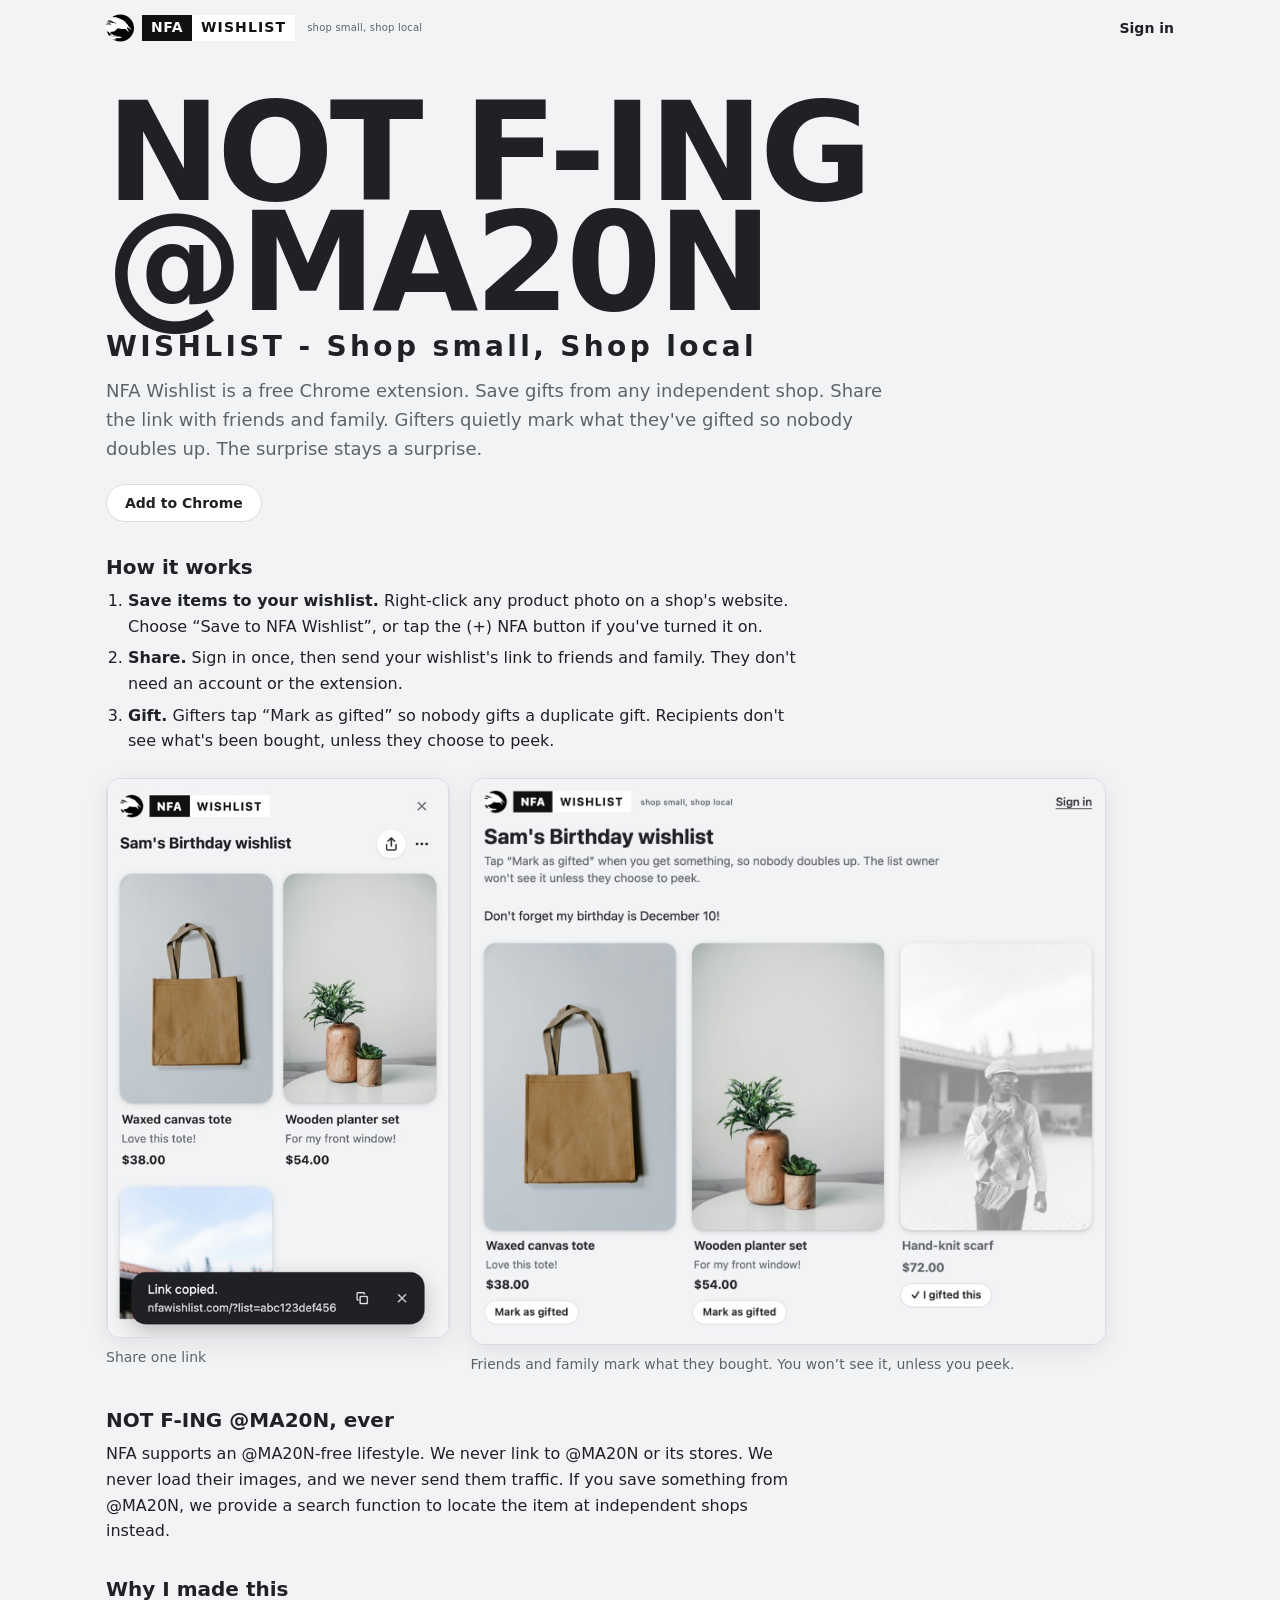
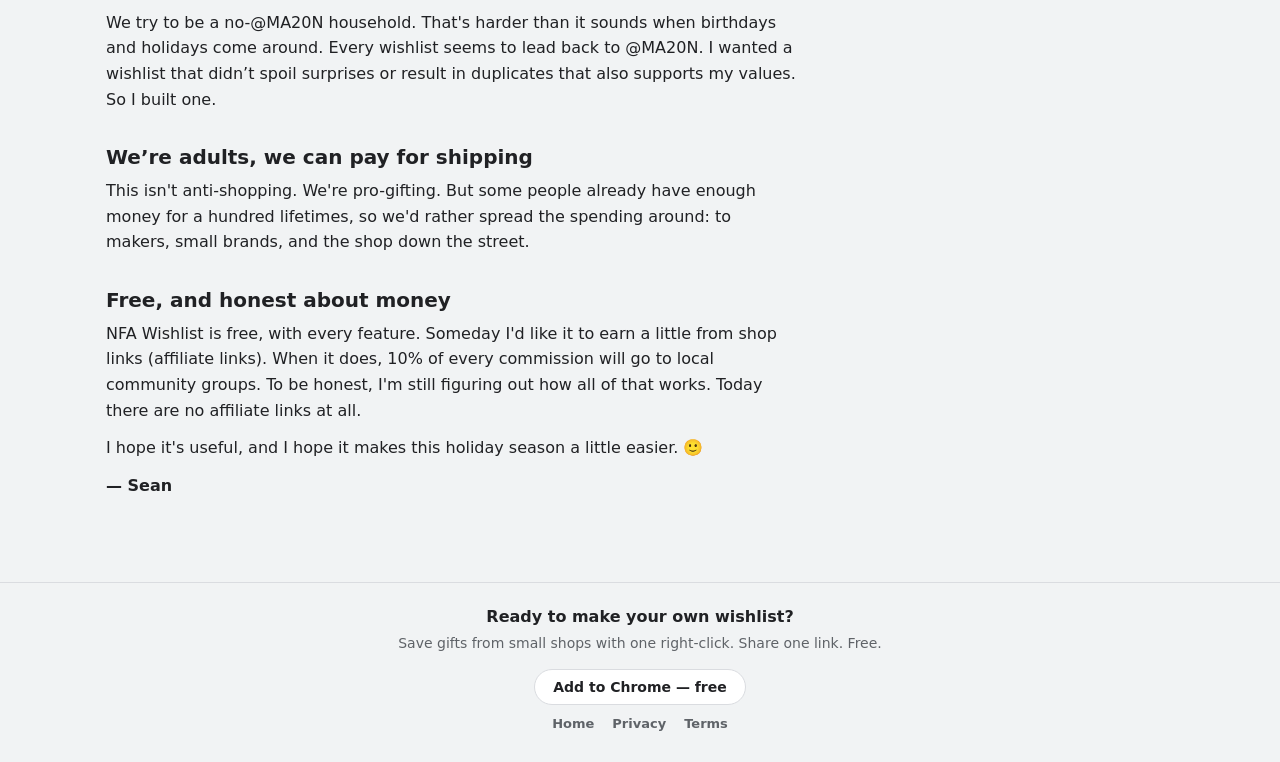
==== commit 4c13528d: "Home: footer invites to install; Open your list in the header when signed in; no-list note removed C" ====
--- a/index.html
+++ b/index.html
@@ -21,7 +21,7 @@
   <meta http-equiv="Content-Security-Policy"
         content="default-src 'self'; script-src 'self'; style-src 'self'; img-src https: data: 'self'; connect-src https://tpwsbimymlyjcotkvrqd.supabase.co; base-uri 'none'; form-action 'none'" />
   <link rel="icon" href="raven.svg" type="image/svg+xml" />
-  <link rel="stylesheet" href="share.css?v=202611251939" />
+  <link rel="stylesheet" href="share.css?v=202611252100" />
 </head>
 <body>
   <header id="head" class="head">
@@ -36,6 +36,8 @@
       <div class="head-end">
         <!-- Friends and family view: start your own wishlist (Nov 25, Figma "Friends → users") -->
         <a id="makeOwn" class="text-link make-own" target="_blank" rel="noopener" hidden><span class="mo-long">Make a wishlist</span><span class="mo-short" aria-hidden="true">Get yours</span></a>
+        <!-- Home page, signed in: your own list (Nov 25) -->
+        <a id="openMine" class="text-link" hidden>Open your list</a>
         <div id="account" class="account"></div>
       </div>
     </div>
@@ -311,7 +313,7 @@
   <footer class="foot">
     <div id="footGrow" class="foot-grow" hidden>
       <div class="foot-grow-copy">
-        <p class="foot-grow-title">Want a wishlist like this for yourself?</p>
+        <p id="footGrowTitle" class="foot-grow-title">Want a wishlist like this for yourself?</p>
         <p id="footGrowText" class="foot-grow-text"></p>
       </div>
       <a id="footGrowBtn" class="btn-save" target="_blank" rel="noopener"></a>
@@ -373,11 +375,11 @@
     </article>
   </template>
 
-  <script src="config.js?v=202611251939"></script>
-  <script src="amazon.js?v=202611251939"></script>
-  <script src="price.js?v=202611251939"></script>
-  <script src="auth.js?v=202611251939"></script>
-  <script src="captcha.js?v=202611251939"></script>
-  <script src="share.js?v=202611251939"></script>
+  <script src="config.js?v=202611252100"></script>
+  <script src="amazon.js?v=202611252100"></script>
+  <script src="price.js?v=202611252100"></script>
+  <script src="auth.js?v=202611252100"></script>
+  <script src="captcha.js?v=202611252100"></script>
+  <script src="share.js?v=202611252100"></script>
 </body>
 </html>
--- a/share.css
+++ b/share.css
@@ -715,4 +715,4 @@
 .foot-grow-copy { display: flex; flex-direction: column; gap: 4px; }
 .foot-grow-title { margin: 0; font-size: 16px; font-weight: 700; color: var(--ink); text-wrap: balance; }
 .foot-grow-text { margin: 0; font-size: 14px; color: var(--muted); }
-.foot-grow[hidden], #footMade[hidden] { display: none; }
+.foot-grow[hidden], #footMade[hidden], #footGrowBtn[hidden] { display: none; }
